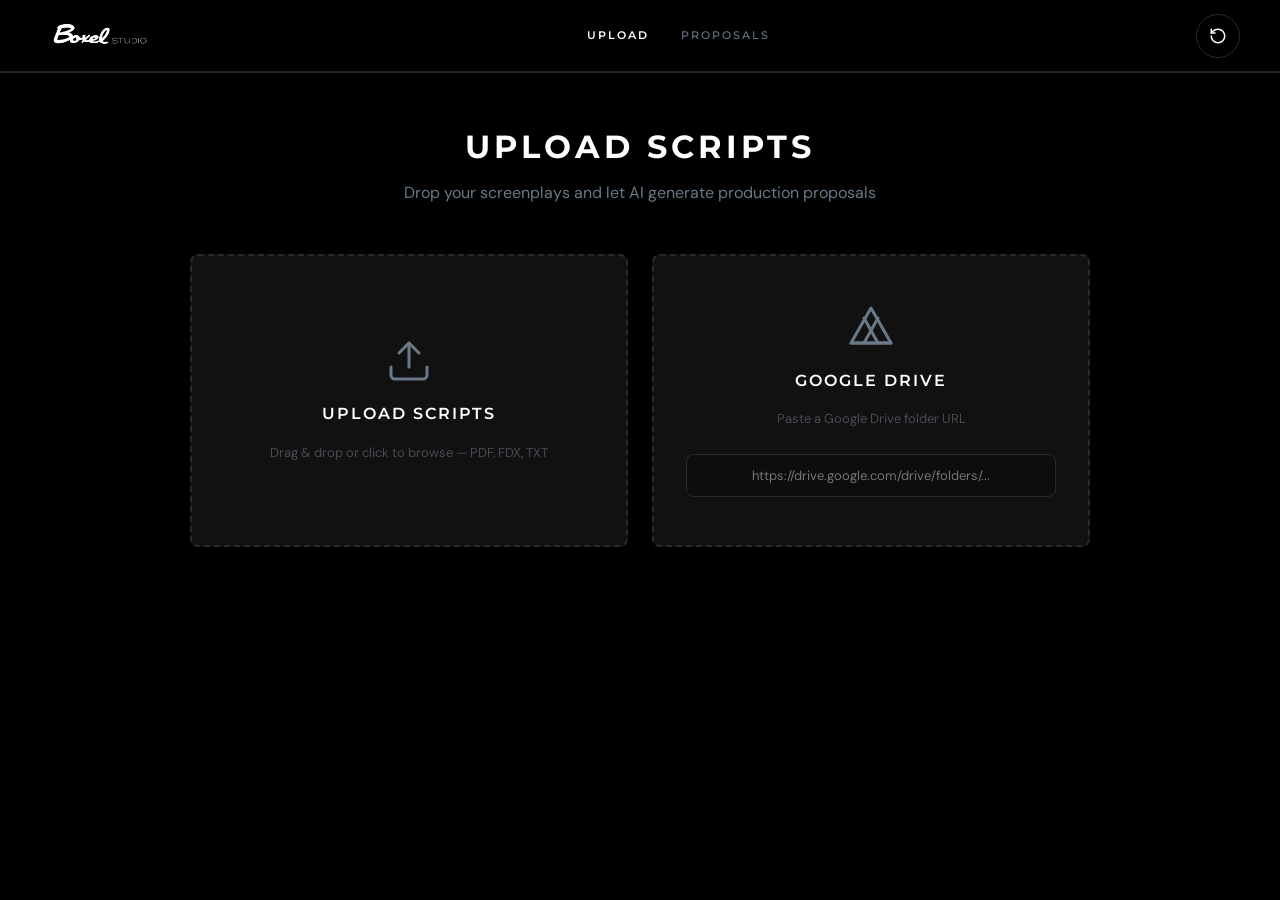
==== index.html @ 0d74ceec "Initial commit - Boxel Film IQ VFX quoting agent" ====
<!DOCTYPE html>
<html lang="en">
<head>
  <meta charset="UTF-8">
  <meta name="viewport" content="width=device-width, initial-scale=1.0">
  <title>Boxel Studio — Upload Scripts</title>
  <link rel="stylesheet" href="css/variables.css">
  <link rel="stylesheet" href="css/base.css">
  <link rel="stylesheet" href="css/components.css">
  <link rel="stylesheet" href="css/upload.css">
</head>
<body>
  <div id="app-navbar"></div>

  <main class="upload-page fade-in">
    <div class="upload-header">
      <h1>Upload Scripts</h1>
      <p>Drop your screenplays and let AI generate production proposals</p>
    </div>

    <div class="upload-zones">
      <!-- Local Upload -->
      <div class="upload-zone" id="upload-local">
        <svg class="upload-zone-icon" viewBox="0 0 24 24" fill="none" stroke="currentColor" stroke-width="1.5" stroke-linecap="round" stroke-linejoin="round">
          <path d="M21 15v4a2 2 0 0 1-2 2H5a2 2 0 0 1-2-2v-4"/>
          <polyline points="17,8 12,3 7,8"/>
          <line x1="12" y1="3" x2="12" y2="15"/>
        </svg>
        <span class="upload-zone-title">Upload Scripts</span>
        <span class="upload-zone-subtitle">Drag & drop or click to browse — PDF, FDX, TXT</span>
        <input type="file" id="file-input" multiple accept=".pdf,.fdx,.txt,.fountain" style="display:none">
      </div>

      <!-- Google Drive -->
      <div class="upload-zone" id="upload-gdrive">
        <svg class="upload-zone-icon" viewBox="0 0 24 24" fill="none" stroke="currentColor" stroke-width="1.5" stroke-linecap="round" stroke-linejoin="round">
          <path d="M12 2L2 19.5h20L12 2z"/>
          <path d="M8.5 19.5L15.5 7"/>
          <path d="M15.5 19.5L8.5 7"/>
          <line x1="2" y1="19.5" x2="22" y2="19.5"/>
        </svg>
        <span class="upload-zone-title">Google Drive</span>
        <span class="upload-zone-subtitle">Paste a Google Drive folder URL</span>
        <div class="gdrive-input-wrap">
          <input type="url" id="gdrive-url" placeholder="https://drive.google.com/drive/folders/...">
        </div>
      </div>
    </div>

    <div id="file-list" class="file-list"></div>

    <div id="process-section" class="process-section" style="display:none">
      <button class="btn btn-secondary" onclick="processScripts()">
        <svg width="18" height="18" viewBox="0 0 24 24" fill="none" stroke="currentColor" stroke-width="2" stroke-linecap="round" stroke-linejoin="round">
          <polygon points="13,2 3,14 12,14 11,22 21,10 12,10 13,2"/>
        </svg>
        PROCESS SCRIPTS
      </button>
    </div>
  </main>

  <script src="js/data.js"></script>
  <script src="js/store.js"></script>
  <script src="js/upload.js"></script>
</body>
</html>
---- css/variables.css ----
/* ==========================================================================
   Boxel Studio Quoting Agent — Design Tokens
   Source: boxel_design_system.pen
   ========================================================================== */

:root {
  /* Backgrounds */
  --bg-primary: #000000;
  --bg-card: #111111;
  --bg-elevated: #1A1A1A;
  --bg-surface: #0A0A0A;
  --bg-input: #0D0D0D;

  /* Accent */
  --accent: #9375C0;
  --accent-hover: #A68AD4;
  --accent-muted: rgba(147, 117, 192, 0.2);

  /* Text */
  --text-primary: #FFFFFF;
  --text-secondary: #6A7887;
  --text-muted: #4A4A55;
  --text-on-accent: #FFFFFF;

  /* Borders */
  --border-subtle: #1F1F1F;
  --border-default: #2A2A2A;
  --border-strong: #3A3A3A;

  /* Gradient */
  --gradient-start: #FFB700;
  --gradient-mid: #9375C0;
  --gradient-end: #00EFD8;
  --gradient-full: linear-gradient(90deg, #FFB700, #9375C0, #00EFD8);

  /* Semantic */
  --success: #32D583;
  --success-muted: rgba(50, 213, 131, 0.15);
  --warning: #FFB547;
  --warning-muted: rgba(255, 181, 71, 0.15);
  --error: #E85A4F;
  --error-muted: rgba(232, 90, 79, 0.15);
  --info: #6366F1;

  /* Radius */
  --radius-none: 0px;
  --radius-sm: 4px;
  --radius-md: 8px;
  --radius-lg: 12px;
  --radius-xl: 16px;
  --radius-pill: 100px;

  /* Spacing */
  --spacing-xs: 4px;
  --spacing-sm: 8px;
  --spacing-md: 16px;
  --spacing-lg: 24px;
  --spacing-xl: 32px;
  --spacing-2xl: 48px;
  --spacing-3xl: 64px;

  /* Fonts */
  --font-heading: 'Montserrat', sans-serif;
  --font-body: 'DM Sans', sans-serif;
}
---- css/base.css ----
/* ==========================================================================
   Boxel Studio Quoting Agent — Base Styles
   ========================================================================== */

@import url('https://fonts.googleapis.com/css2?family=Montserrat:wght@300;400;500;600;700&family=DM+Sans:wght@400;500;600;700&display=swap');

*, *::before, *::after {
  margin: 0;
  padding: 0;
  box-sizing: border-box;
}

html {
  font-size: 16px;
  -webkit-font-smoothing: antialiased;
  -moz-osx-font-smoothing: grayscale;
}

body {
  font-family: var(--font-body);
  background: var(--bg-primary);
  color: var(--text-primary);
  line-height: 1.6;
  min-height: 100vh;
  overflow-x: hidden;
}

a {
  color: inherit;
  text-decoration: none;
}

img {
  max-width: 100%;
  display: block;
}

button {
  cursor: pointer;
  font-family: inherit;
  border: none;
  background: none;
  color: inherit;
}

input, textarea {
  font-family: var(--font-body);
  background: var(--bg-input);
  color: var(--text-primary);
  border: 1px solid var(--border-default);
  border-radius: var(--radius-md);
  padding: 12px 16px;
  font-size: 14px;
  outline: none;
  transition: border-color 0.2s ease;
  width: 100%;
}

input:focus, textarea:focus {
  border-color: var(--accent);
}

::selection {
  background: var(--accent-muted);
  color: var(--text-primary);
}

::-webkit-scrollbar {
  width: 6px;
}

::-webkit-scrollbar-track {
  background: var(--bg-surface);
}

::-webkit-scrollbar-thumb {
  background: var(--border-strong);
  border-radius: 3px;
}

::-webkit-scrollbar-thumb:hover {
  background: var(--text-muted);
}

/* Typography */
.heading-xl {
  font-family: var(--font-heading);
  font-size: 36px;
  font-weight: 700;
  letter-spacing: -1px;
  line-height: 1.2;
}

.heading-lg {
  font-family: var(--font-heading);
  font-size: 28px;
  font-weight: 700;
  letter-spacing: 3px;
  text-transform: uppercase;
  line-height: 1.2;
}

.heading-md {
  font-family: var(--font-heading);
  font-size: 18px;
  font-weight: 600;
  letter-spacing: 1px;
  line-height: 1.3;
}

.heading-sm {
  font-family: var(--font-heading);
  font-size: 16px;
  font-weight: 600;
  letter-spacing: 1px;
  line-height: 1.3;
}

.label {
  font-family: var(--font-heading);
  font-size: 11px;
  font-weight: 600;
  letter-spacing: 2px;
  text-transform: uppercase;
  color: var(--text-secondary);
}

.label-sm {
  font-family: var(--font-heading);
  font-size: 10px;
  font-weight: 600;
  letter-spacing: 2.5px;
  text-transform: uppercase;
}

.body-text {
  font-family: var(--font-body);
  font-size: 14px;
  line-height: 1.6;
  color: var(--text-secondary);
}

.body-sm {
  font-family: var(--font-body);
  font-size: 12px;
  color: var(--text-muted);
}

/* Layout Utilities */
.container {
  max-width: 1200px;
  margin: 0 auto;
  padding: 0 40px;
}

.container-sm {
  max-width: 800px;
  margin: 0 auto;
  padding: 0 40px;
}

/* Fade-in animation */
.fade-in {
  animation: fadeIn 0.4s ease-out;
}

@keyframes fadeIn {
  from { opacity: 0; transform: translateY(8px); }
  to { opacity: 1; transform: translateY(0); }
}

/* Gradient sweep for loading */
@keyframes gradientSweep {
  0% { background-position: -200% center; }
  100% { background-position: 200% center; }
}

@keyframes pulse {
  0%, 100% { opacity: 0.4; }
  50% { opacity: 1; }
}

/* Print styles */
@media print {
  .navbar, .gradient-divider, .no-print {
    display: none !important;
  }
  body {
    background: white;
    color: black;
  }
}
---- css/components.css ----
/* ==========================================================================
   Boxel Studio Quoting Agent — Reusable Components
   Mapped from boxel_design_system.pen
   ========================================================================== */

/* ---------- Buttons ---------- */

.btn {
  display: inline-flex;
  align-items: center;
  justify-content: center;
  gap: 8px;
  font-family: var(--font-heading);
  font-size: 13px;
  font-weight: 600;
  letter-spacing: 1.3px;
  text-transform: uppercase;
  border-radius: var(--radius-pill);
  padding: 14px 32px;
  transition: all 0.2s ease;
  white-space: nowrap;
  cursor: pointer;
}

.btn-primary {
  background: var(--bg-primary);
  color: var(--text-primary);
  border: 2px solid var(--text-primary);
}
.btn-primary:hover {
  background: var(--text-primary);
  color: var(--bg-primary);
}

.btn-secondary {
  background: var(--accent);
  color: var(--text-on-accent);
  border: 2px solid transparent;
}
.btn-secondary:hover {
  background: var(--accent-hover);
}

.btn-outline {
  background: transparent;
  color: var(--text-primary);
  border: 2px solid var(--text-primary);
}
.btn-outline:hover {
  background: rgba(255, 255, 255, 0.05);
}

.btn-ghost {
  background: transparent;
  color: var(--accent);
  border: 2px solid transparent;
}
.btn-ghost:hover {
  color: var(--accent-hover);
}

.btn-icon {
  width: 44px;
  height: 44px;
  padding: 0;
  border-radius: var(--radius-pill);
  border: 1px solid var(--border-default);
  display: inline-flex;
  align-items: center;
  justify-content: center;
  transition: all 0.2s ease;
}
.btn-icon:hover {
  border-color: var(--accent);
  background: var(--accent-muted);
}

.btn-sm {
  padding: 8px 20px;
  font-size: 11px;
  letter-spacing: 2px;
}

.btn-success {
  background: var(--success);
  color: #000;
  border: 2px solid transparent;
}
.btn-success:hover {
  background: #3de893;
}

.btn-error {
  background: transparent;
  color: var(--error);
  border: 2px solid var(--error);
}
.btn-error:hover {
  background: var(--error-muted);
}

/* ---------- Badges ---------- */

.badge {
  display: inline-flex;
  align-items: center;
  gap: 6px;
  font-family: var(--font-body);
  font-size: 11px;
  font-weight: 600;
  padding: 4px 12px;
  border-radius: var(--radius-pill);
  background: var(--bg-elevated);
  color: var(--text-secondary);
  border: 1px solid var(--border-default);
}

.badge-accent {
  background: var(--accent-muted);
  color: var(--accent);
  border-color: transparent;
}

.badge-success {
  background: var(--success-muted);
  color: var(--success);
  border-color: transparent;
}

.badge-warning {
  background: var(--warning-muted);
  color: var(--warning);
  border-color: transparent;
}

.badge-error {
  background: var(--error-muted);
  color: var(--error);
  border-color: transparent;
}

.badge-opp {
  background: var(--accent-muted);
  color: var(--accent);
  border-color: transparent;
  font-size: 10px;
  padding: 2px 8px;
  margin: 2px;
}

/* ---------- Tags ---------- */

.tag {
  display: inline-flex;
  font-family: var(--font-heading);
  font-size: 10px;
  font-weight: 600;
  letter-spacing: 2.5px;
  text-transform: uppercase;
  padding: 4px 12px;
  border-radius: var(--radius-pill);
  border: 1px solid var(--border-default);
  color: var(--text-secondary);
}

.tag-accent {
  border-color: transparent;
  color: var(--accent);
}

/* ---------- Navbar ---------- */

.navbar {
  display: flex;
  align-items: center;
  justify-content: space-between;
  height: 72px;
  padding: 0 40px;
  background: var(--bg-primary);
  border-bottom: 1px solid var(--border-subtle);
  position: sticky;
  top: 0;
  z-index: 100;
  overflow: hidden;
}

.navbar-brand {
  display: flex;
  align-items: center;
  gap: 10px;
}

.navbar-logo-img {
  height: 120px;
  width: auto;
}

.navbar-links {
  display: flex;
  align-items: center;
  gap: 32px;
}

.navbar-link {
  font-family: var(--font-heading);
  font-size: 11px;
  font-weight: 500;
  letter-spacing: 2px;
  color: var(--text-secondary);
  transition: color 0.2s ease;
  text-transform: uppercase;
}

.navbar-link:hover,
.navbar-link.active {
  color: var(--text-primary);
}

.navbar-link.active {
  font-weight: 600;
}

/* ---------- Gradient Divider ---------- */

.gradient-divider {
  height: 1px;
  background: #2A2A2A;
  width: 100%;
}

.gradient-divider-thick {
  height: 2px;
  background: #2A2A2A;
}

/* ---------- Filter Bar ---------- */

.filter-bar {
  display: flex;
  align-items: center;
  gap: 12px;
  padding: 16px 0;
  flex-wrap: wrap;
}

.filter-pill {
  font-family: var(--font-heading);
  font-size: 11px;
  font-weight: 500;
  letter-spacing: 2px;
  text-transform: uppercase;
  padding: 8px 20px;
  border-radius: var(--radius-pill);
  border: 1px solid var(--border-default);
  color: var(--text-secondary);
  background: transparent;
  cursor: pointer;
  transition: all 0.2s ease;
}

.filter-pill:hover {
  border-color: var(--accent);
  color: var(--text-primary);
}

.filter-pill.active {
  background: var(--text-primary);
  color: var(--bg-primary);
  border-color: var(--text-primary);
  font-weight: 600;
}

/* ---------- Project Card ---------- */

.project-card {
  background: var(--bg-card);
  border: 1px solid var(--border-subtle);
  border-radius: var(--radius-none);
  overflow: hidden;
  display: flex;
  flex-direction: column;
  transition: all 0.3s ease;
  cursor: pointer;
}

.project-card:hover {
  transform: translateY(-4px);
  border-color: var(--accent);
  box-shadow: 0 8px 32px rgba(147, 117, 192, 0.15);
}

.project-card-image {
  width: 100%;
  height: 220px;
  position: relative;
  overflow: hidden;
}

.project-card-content {
  padding: 20px 24px;
  display: flex;
  flex-direction: column;
  gap: 8px;
}

.project-card-title {
  font-family: var(--font-heading);
  font-size: 18px;
  font-weight: 600;
  letter-spacing: 1px;
  color: var(--text-primary);
}

.project-card-desc {
  font-size: 14px;
  color: var(--text-secondary);
  line-height: 1.5;
}

.project-card-stats {
  display: flex;
  align-items: center;
  gap: 16px;
  margin-top: 8px;
  font-size: 12px;
  color: var(--text-muted);
  font-family: var(--font-body);
}

.project-card-stats span {
  display: flex;
  align-items: center;
  gap: 4px;
}

/* ---------- Content Card ---------- */

.content-card {
  background: var(--bg-card);
  border: 1px solid var(--border-subtle);
  border-radius: var(--radius-md);
  padding: 24px;
  display: flex;
  flex-direction: column;
  gap: 16px;
}

/* ---------- Stat Card ---------- */

.stat-card {
  background: var(--bg-card);
  border: 1px solid var(--border-subtle);
  padding: 28px 24px;
  display: flex;
  flex-direction: column;
  gap: 8px;
}

.stat-value {
  font-family: var(--font-heading);
  font-size: 36px;
  font-weight: 700;
  letter-spacing: -1px;
  color: var(--text-primary);
}

.stat-label {
  font-family: var(--font-heading);
  font-size: 11px;
  font-weight: 600;
  letter-spacing: 3px;
  color: var(--text-secondary);
  text-transform: uppercase;
}

/* ---------- Divider ---------- */

.divider {
  height: 1px;
  background: var(--border-subtle);
  width: 100%;
}

/* ---------- Input Group ---------- */

.input-group {
  display: flex;
  flex-direction: column;
  gap: 8px;
  width: 100%;
}

.input-label {
  font-family: var(--font-heading);
  font-size: 11px;
  font-weight: 600;
  letter-spacing: 1.1px;
  text-transform: uppercase;
  color: var(--text-secondary);
}

/* ---------- Toast ---------- */

.toast-container {
  position: fixed;
  bottom: 24px;
  right: 24px;
  z-index: 9999;
  display: flex;
  flex-direction: column;
  gap: 8px;
}

.toast {
  background: var(--bg-elevated);
  border: 1px solid var(--border-default);
  border-radius: var(--radius-md);
  padding: 14px 20px;
  font-size: 14px;
  color: var(--text-primary);
  display: flex;
  align-items: center;
  gap: 10px;
  animation: slideIn 0.3s ease-out;
  min-width: 280px;
  box-shadow: 0 8px 32px rgba(0, 0, 0, 0.4);
}

.toast-success { border-left: 3px solid var(--success); }
.toast-error { border-left: 3px solid var(--error); }
.toast-info { border-left: 3px solid var(--accent); }

@keyframes slideIn {
  from { opacity: 0; transform: translateX(20px); }
  to { opacity: 1; transform: translateX(0); }
}

/* ---------- Modal ---------- */

.modal-overlay {
  position: fixed;
  inset: 0;
  background: rgba(0, 0, 0, 0.8);
  display: flex;
  align-items: center;
  justify-content: center;
  z-index: 1000;
  opacity: 0;
  pointer-events: none;
  transition: opacity 0.3s ease;
}

.modal-overlay.active {
  opacity: 1;
  pointer-events: all;
}

.modal {
  background: var(--bg-card);
  border: 1px solid var(--border-default);
  border-radius: var(--radius-lg);
  padding: 32px;
  max-width: 480px;
  width: 90%;
}
---- css/upload.css ----
/* ==========================================================================
   Upload Scripts Page
   ========================================================================== */

.upload-page {
  min-height: calc(100vh - 74px);
  display: flex;
  flex-direction: column;
  align-items: center;
  padding: var(--spacing-2xl) var(--spacing-xl);
}

.upload-header {
  text-align: center;
  margin-bottom: var(--spacing-2xl);
}

.upload-header h1 {
  font-family: var(--font-heading);
  font-size: 32px;
  font-weight: 700;
  letter-spacing: 4px;
  text-transform: uppercase;
  color: var(--text-primary);
  margin-bottom: var(--spacing-sm);
}

.upload-header p {
  font-family: var(--font-body);
  font-size: 16px;
  color: var(--text-secondary);
}

.upload-zones {
  display: flex;
  flex-direction: row;
  gap: var(--spacing-lg);
  width: 100%;
  max-width: 900px;
}

.upload-zone {
  background: var(--bg-card);
  border: 2px dashed var(--border-default);
  border-radius: var(--radius-md);
  padding: var(--spacing-2xl) var(--spacing-xl);
  display: flex;
  flex-direction: column;
  align-items: center;
  justify-content: center;
  gap: var(--spacing-md);
  cursor: pointer;
  transition: all 0.3s ease;
  position: relative;
  min-height: 180px;
  flex: 1;
}

.upload-zone:hover {
  border-color: var(--accent);
  background: rgba(147, 117, 192, 0.03);
}

.upload-zone.drag-over {
  border-color: var(--accent);
  background: var(--accent-muted);
  transform: scale(1.01);
}

.upload-zone-icon {
  width: 48px;
  height: 48px;
  color: var(--text-secondary);
  transition: color 0.2s ease;
}

.upload-zone:hover .upload-zone-icon {
  color: var(--accent);
}

.upload-zone-title {
  font-family: var(--font-heading);
  font-size: 16px;
  font-weight: 600;
  letter-spacing: 2px;
  text-transform: uppercase;
  color: var(--text-primary);
}

.upload-zone-subtitle {
  font-size: 13px;
  color: var(--text-muted);
}

/* Google Drive input */
.gdrive-input-wrap {
  width: 100%;
  max-width: 480px;
  margin-top: var(--spacing-sm);
}

.gdrive-input-wrap input {
  text-align: center;
  font-size: 13px;
}

/* File list */
.file-list {
  width: 100%;
  max-width: 900px;
  margin-top: var(--spacing-lg);
}

.file-list-header {
  display: flex;
  align-items: center;
  justify-content: space-between;
  margin-bottom: var(--spacing-md);
}

.file-list-header h3 {
  font-family: var(--font-heading);
  font-size: 13px;
  font-weight: 600;
  letter-spacing: 2px;
  text-transform: uppercase;
  color: var(--text-secondary);
}

.file-item {
  display: flex;
  align-items: center;
  gap: var(--spacing-md);
  padding: 14px 20px;
  background: var(--bg-card);
  border: 1px solid var(--border-subtle);
  border-radius: var(--radius-md);
  margin-bottom: var(--spacing-sm);
  animation: fadeIn 0.3s ease-out;
}

.file-item-icon {
  width: 32px;
  height: 32px;
  background: var(--accent-muted);
  border-radius: var(--radius-sm);
  display: flex;
  align-items: center;
  justify-content: center;
  color: var(--accent);
  flex-shrink: 0;
}

.file-item-name {
  flex: 1;
  font-size: 14px;
  color: var(--text-primary);
}

.file-item-type {
  font-family: var(--font-heading);
  font-size: 10px;
  font-weight: 600;
  letter-spacing: 1.5px;
  text-transform: uppercase;
  color: var(--text-muted);
  background: var(--bg-elevated);
  padding: 3px 10px;
  border-radius: var(--radius-pill);
}

.file-item-remove {
  color: var(--text-muted);
  transition: color 0.2s ease;
  padding: 4px;
}

.file-item-remove:hover {
  color: var(--error);
}

/* Process button */
.process-section {
  width: 100%;
  max-width: 900px;
  margin-top: var(--spacing-xl);
  display: flex;
  justify-content: center;
}

.process-section .btn {
  width: 100%;
  max-width: 400px;
  padding: 18px 32px;
  font-size: 14px;
}

/* Responsive: stack zones on mobile */
@media (max-width: 768px) {
  .upload-zones {
    flex-direction: column;
  }
}

/* Loading overlay */
.loading-overlay {
  position: fixed;
  inset: 0;
  background: var(--bg-primary);
  display: flex;
  flex-direction: column;
  align-items: center;
  justify-content: center;
  gap: var(--spacing-xl);
  z-index: 9999;
  opacity: 0;
  pointer-events: none;
  transition: opacity 0.4s ease;
}

.loading-overlay.active {
  opacity: 1;
  pointer-events: all;
}

.loading-bar {
  width: 300px;
  height: 3px;
  background: var(--bg-elevated);
  border-radius: 2px;
  overflow: hidden;
}

.loading-bar-fill {
  height: 100%;
  width: 40%;
  background: var(--gradient-full);
  background-size: 200% 100%;
  animation: gradientSweep 1.5s ease infinite;
  border-radius: 2px;
}

.loading-text {
  font-family: var(--font-heading);
  font-size: 13px;
  font-weight: 500;
  letter-spacing: 3px;
  text-transform: uppercase;
  color: var(--text-secondary);
  animation: pulse 2s ease-in-out infinite;
}

.loading-subtext {
  font-size: 14px;
  color: var(--text-muted);
  margin-top: -12px;
}

.loading-file-name {
  font-size: 12px;
  color: var(--text-muted);
  font-family: var(--font-body);
  opacity: 0;
  transition: opacity 0.3s ease;
}

.loading-file-name.visible {
  opacity: 1;
}
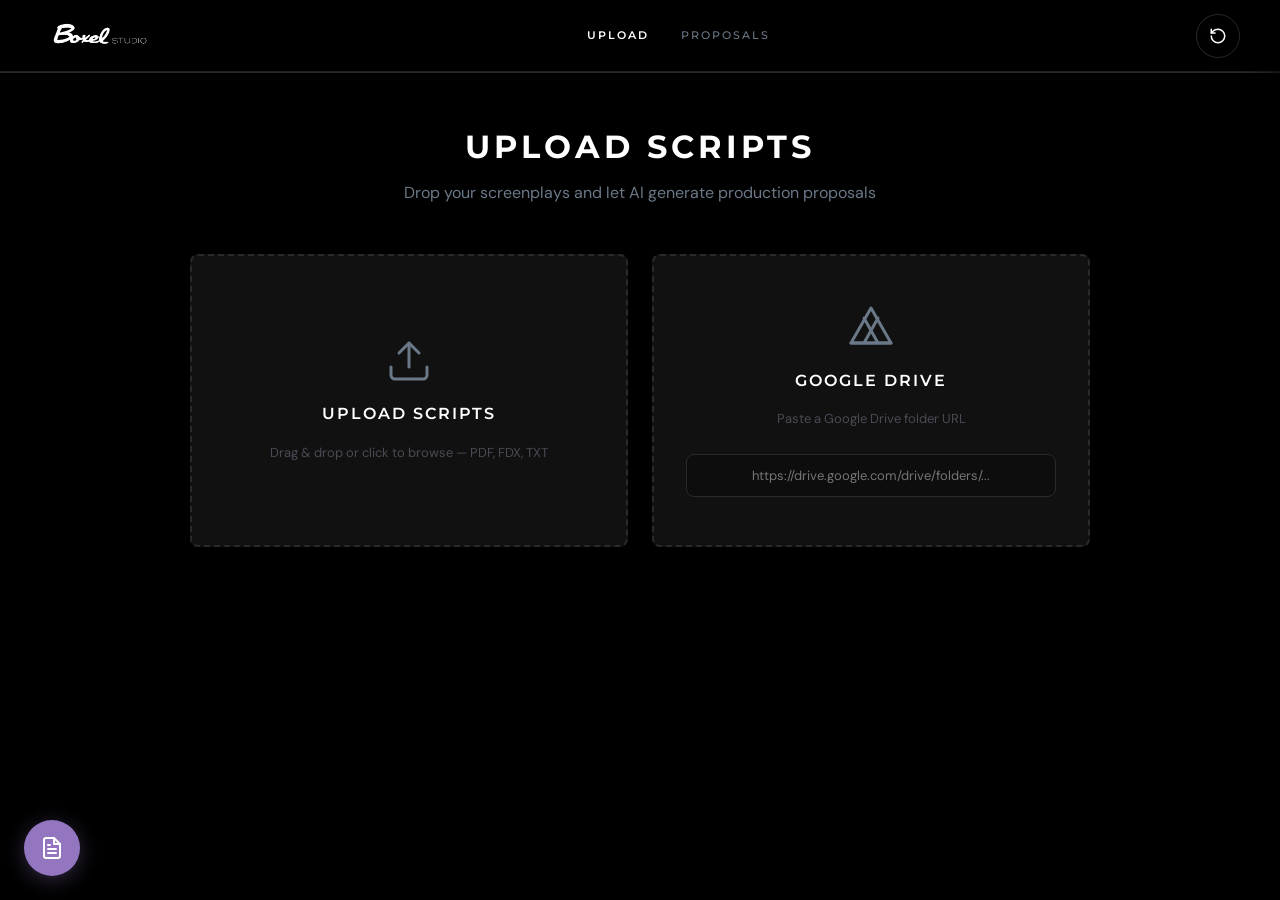
==== commit f8135e75: "Add scope overlay and UI enhancements - Add scope overlay feature (CSS, JS, data) - Add CLAUDE.md pr" ====
--- a/index.html
+++ b/index.html
@@ -8,6 +8,7 @@
   <link rel="stylesheet" href="css/base.css">
   <link rel="stylesheet" href="css/components.css">
   <link rel="stylesheet" href="css/upload.css">
+  <link rel="stylesheet" href="css/scope-overlay.css">
 </head>
 <body>
   <div id="app-navbar"></div>
@@ -62,5 +63,7 @@
   <script src="js/data.js"></script>
   <script src="js/store.js"></script>
   <script src="js/upload.js"></script>
+  <script src="js/scope-data.js"></script>
+  <script src="js/scope-overlay.js"></script>
 </body>
 </html>
--- a/css/scope-overlay.css
+++ b/css/scope-overlay.css
@@ -0,0 +1,528 @@
+/* ==========================================================================
+   Scope Overlay — Interactive Scope Document
+   FAB (bottom-left) + Right Panel with collapsible requirements
+   ========================================================================== */
+
+/* ---------- Visibility Toggle ---------- */
+
+body:not(.scope-mode-enabled) .scope-fab,
+body:not(.scope-mode-enabled) .scope-panel {
+  display: none !important;
+}
+
+/* ---------- FAB Button (Bottom-Left) ---------- */
+
+.scope-fab {
+  position: fixed;
+  bottom: 24px;
+  left: 24px;
+  z-index: 5000;
+  width: 56px;
+  height: 56px;
+  border-radius: var(--radius-pill);
+  background: var(--accent);
+  color: var(--text-on-accent);
+  border: none;
+  cursor: pointer;
+  display: flex;
+  align-items: center;
+  justify-content: center;
+  box-shadow: 0 4px 20px rgba(147, 117, 192, 0.35);
+  transition: all 0.3s cubic-bezier(0.4, 0, 0.2, 1);
+}
+
+.scope-fab:hover {
+  background: var(--accent-hover);
+  transform: scale(1.08);
+  box-shadow: 0 6px 28px rgba(147, 117, 192, 0.45);
+}
+
+.scope-fab svg {
+  width: 24px;
+  height: 24px;
+  transition: transform 0.3s cubic-bezier(0.4, 0, 0.2, 1);
+}
+
+.scope-fab.active svg.scope-fab-icon-open {
+  display: none;
+}
+
+.scope-fab.active svg.scope-fab-icon-close {
+  display: block;
+}
+
+.scope-fab:not(.active) svg.scope-fab-icon-open {
+  display: block;
+}
+
+.scope-fab:not(.active) svg.scope-fab-icon-close {
+  display: none;
+}
+
+/* ---------- Right Panel ---------- */
+
+.scope-panel {
+  position: fixed;
+  top: 0;
+  right: 0;
+  bottom: 0;
+  width: 420px;
+  z-index: 5001;
+  background: var(--bg-card);
+  border-left: 1px solid var(--border-default);
+  transform: translateX(100%);
+  transition: transform 0.35s cubic-bezier(0.4, 0, 0.2, 1);
+  display: flex;
+  flex-direction: column;
+  overflow: hidden;
+  box-shadow: -8px 0 40px rgba(0, 0, 0, 0.5), -2px 0 12px rgba(0, 0, 0, 0.3);
+}
+
+.scope-panel.active {
+  transform: translateX(0);
+}
+
+/* ---------- Panel Header ---------- */
+
+.scope-panel-header {
+  display: flex;
+  align-items: center;
+  justify-content: space-between;
+  padding: 20px 20px;
+  height: 56px;
+  border-bottom: 1px solid var(--border-default);
+  flex-shrink: 0;
+  background: var(--bg-elevated);
+}
+
+.scope-panel-title {
+  font-family: var(--font-heading);
+  font-size: 11px;
+  font-weight: 600;
+  letter-spacing: 3px;
+  text-transform: uppercase;
+  color: var(--accent);
+  margin: 0;
+}
+
+.scope-panel-close {
+  width: 32px;
+  height: 32px;
+  border-radius: var(--radius-pill);
+  border: 1px solid var(--border-default);
+  background: transparent;
+  color: var(--text-secondary);
+  cursor: pointer;
+  display: flex;
+  align-items: center;
+  justify-content: center;
+  transition: all 0.2s ease;
+}
+
+.scope-panel-close:hover {
+  border-color: var(--accent);
+  color: var(--text-primary);
+  background: var(--accent-muted);
+}
+
+/* ---------- Panel Body (Scrollable) ---------- */
+
+.scope-panel-body {
+  flex: 1;
+  overflow-y: auto;
+  padding: 12px 0;
+}
+
+.scope-panel-body::-webkit-scrollbar {
+  width: 4px;
+}
+
+.scope-panel-body::-webkit-scrollbar-track {
+  background: transparent;
+}
+
+.scope-panel-body::-webkit-scrollbar-thumb {
+  background: var(--border-strong);
+  border-radius: 2px;
+}
+
+/* ---------- Collapsible Groups ---------- */
+
+.scope-group {
+  border-bottom: 1px solid var(--border-subtle);
+}
+
+.scope-group:last-child {
+  border-bottom: none;
+}
+
+.scope-group-header {
+  display: flex;
+  align-items: center;
+  gap: 10px;
+  padding: 14px 20px;
+  cursor: pointer;
+  transition: background 0.2s ease;
+  user-select: none;
+}
+
+.scope-group-header:hover {
+  background: var(--bg-elevated);
+}
+
+.scope-group-chevron {
+  width: 16px;
+  height: 16px;
+  color: var(--text-muted);
+  transition: transform 0.3s cubic-bezier(0.4, 0, 0.2, 1);
+  flex-shrink: 0;
+}
+
+.scope-group.expanded .scope-group-chevron {
+  transform: rotate(90deg);
+}
+
+.scope-group-title {
+  font-family: var(--font-heading);
+  font-size: 11px;
+  font-weight: 600;
+  letter-spacing: 2px;
+  text-transform: uppercase;
+  color: var(--text-secondary);
+  flex: 1;
+}
+
+.scope-group-count {
+  font-family: var(--font-body);
+  font-size: 11px;
+  color: var(--text-muted);
+  background: var(--bg-elevated);
+  padding: 2px 8px;
+  border-radius: var(--radius-pill);
+}
+
+.scope-group-content {
+  max-height: 0;
+  overflow: hidden;
+  transition: max-height 0.4s cubic-bezier(0.4, 0, 0.2, 1);
+}
+
+.scope-group.expanded .scope-group-content {
+  /* max-height set by JS */
+}
+
+/* ---------- Requirement Items ---------- */
+
+.scope-item {
+  padding: 12px 20px 12px 46px;
+  border-left: 3px solid var(--accent);
+  margin: 0 12px 0 20px;
+  cursor: pointer;
+  transition: all 0.2s ease;
+  border-bottom: 1px solid var(--border-subtle);
+}
+
+.scope-item:last-child {
+  border-bottom: none;
+}
+
+.scope-item:hover {
+  background: var(--bg-elevated);
+}
+
+.scope-item.active {
+  background: var(--accent-muted);
+  border-left-color: var(--accent-hover);
+}
+
+.scope-item-title {
+  font-family: var(--font-heading);
+  font-size: 13px;
+  font-weight: 600;
+  color: var(--text-primary);
+  margin-bottom: 4px;
+  letter-spacing: 0.3px;
+}
+
+.scope-item-desc {
+  font-family: var(--font-body);
+  font-size: 12px;
+  color: var(--text-secondary);
+  line-height: 1.5;
+  margin: 0;
+}
+
+/* ---------- Out of Scope Group Styling ---------- */
+
+.scope-group-oos .scope-group-title {
+  color: var(--text-muted);
+}
+
+.scope-group-oos .scope-item {
+  border-left-color: var(--border-strong);
+  cursor: default;
+  opacity: 0.7;
+}
+
+.scope-group-oos .scope-item:hover {
+  background: transparent;
+}
+
+.scope-group-oos .scope-item-title {
+  color: var(--text-secondary);
+  text-decoration: line-through;
+  text-decoration-color: var(--text-muted);
+}
+
+.scope-group-oos .scope-item-desc {
+  color: var(--text-muted);
+}
+
+/* ---------- Panel Footer ---------- */
+
+.scope-panel-footer {
+  flex-shrink: 0;
+  padding: 12px 20px;
+  border-top: 1px solid var(--border-default);
+  background: var(--bg-elevated);
+}
+
+.scope-fullview-btn {
+  display: flex;
+  align-items: center;
+  justify-content: center;
+  gap: 8px;
+  width: 100%;
+  padding: 10px 16px;
+  border-radius: var(--radius-md);
+  border: 1px solid var(--border-default);
+  background: transparent;
+  color: var(--text-secondary);
+  font-family: var(--font-heading);
+  font-size: 11px;
+  font-weight: 600;
+  letter-spacing: 1.5px;
+  text-transform: uppercase;
+  cursor: pointer;
+  transition: all 0.2s ease;
+}
+
+.scope-fullview-btn:hover {
+  border-color: var(--accent);
+  color: var(--text-primary);
+  background: var(--accent-muted);
+}
+
+.scope-fullview-btn svg {
+  width: 16px;
+  height: 16px;
+  flex-shrink: 0;
+}
+
+/* ---------- Full-Page Requirements View ---------- */
+
+.scope-fullview-overlay {
+  position: fixed;
+  inset: 0;
+  z-index: 6000;
+  background: var(--bg-primary);
+  opacity: 0;
+  pointer-events: none;
+  transition: opacity 0.35s ease;
+  display: flex;
+  flex-direction: column;
+  overflow: hidden;
+}
+
+.scope-fullview-overlay.active {
+  opacity: 1;
+  pointer-events: all;
+}
+
+.scope-fullview-header {
+  display: flex;
+  align-items: center;
+  justify-content: space-between;
+  padding: 0 40px;
+  height: 64px;
+  flex-shrink: 0;
+  border-bottom: 1px solid var(--border-default);
+  background: var(--bg-card);
+}
+
+.scope-fullview-header-left {
+  display: flex;
+  align-items: center;
+  gap: 12px;
+}
+
+.scope-fullview-header-icon {
+  width: 20px;
+  height: 20px;
+  color: var(--accent);
+}
+
+.scope-fullview-title {
+  font-family: var(--font-heading);
+  font-size: 13px;
+  font-weight: 600;
+  letter-spacing: 2.5px;
+  text-transform: uppercase;
+  color: var(--text-primary);
+  margin: 0;
+}
+
+.scope-fullview-close {
+  width: 36px;
+  height: 36px;
+  border-radius: var(--radius-pill);
+  border: 1px solid var(--border-default);
+  background: transparent;
+  color: var(--text-secondary);
+  cursor: pointer;
+  display: flex;
+  align-items: center;
+  justify-content: center;
+  transition: all 0.2s ease;
+}
+
+.scope-fullview-close:hover {
+  border-color: var(--accent);
+  color: var(--text-primary);
+  background: var(--accent-muted);
+}
+
+.scope-fullview-body {
+  flex: 1;
+  overflow-y: auto;
+  padding: 48px 0;
+}
+
+.scope-fullview-body::-webkit-scrollbar {
+  width: 6px;
+}
+
+.scope-fullview-body::-webkit-scrollbar-track {
+  background: transparent;
+}
+
+.scope-fullview-body::-webkit-scrollbar-thumb {
+  background: var(--border-strong);
+  border-radius: 3px;
+}
+
+.scope-fullview-container {
+  max-width: 800px;
+  margin: 0 auto;
+  padding: 0 40px;
+}
+
+/* Page section */
+.scope-fv-page {
+  margin-bottom: 56px;
+}
+
+.scope-fv-page:last-child {
+  margin-bottom: 0;
+}
+
+.scope-fv-page-title {
+  font-family: var(--font-heading);
+  font-size: 18px;
+  font-weight: 700;
+  letter-spacing: 1px;
+  color: var(--text-primary);
+  margin: 0 0 8px 0;
+  padding-bottom: 12px;
+  border-bottom: 2px solid var(--accent);
+  display: inline-block;
+}
+
+/* Group inside fullview */
+.scope-fv-group {
+  margin-top: 28px;
+}
+
+.scope-fv-group-title {
+  font-family: var(--font-heading);
+  font-size: 11px;
+  font-weight: 600;
+  letter-spacing: 2.5px;
+  text-transform: uppercase;
+  color: var(--text-secondary);
+  margin: 0 0 16px 0;
+}
+
+.scope-fv-group-oos .scope-fv-group-title {
+  color: var(--text-muted);
+}
+
+/* Item inside fullview */
+.scope-fv-item {
+  padding: 12px 0 12px 20px;
+  border-left: 3px solid var(--accent);
+  margin-bottom: 8px;
+}
+
+.scope-fv-group-oos .scope-fv-item {
+  border-left-color: var(--border-strong);
+  opacity: 0.6;
+}
+
+.scope-fv-item-title {
+  font-family: var(--font-heading);
+  font-size: 14px;
+  font-weight: 600;
+  color: var(--text-primary);
+  margin-bottom: 4px;
+}
+
+.scope-fv-group-oos .scope-fv-item-title {
+  color: var(--text-secondary);
+  text-decoration: line-through;
+  text-decoration-color: var(--text-muted);
+}
+
+.scope-fv-item-desc {
+  font-family: var(--font-body);
+  font-size: 13px;
+  color: var(--text-secondary);
+  line-height: 1.6;
+  margin: 0;
+}
+
+.scope-fv-group-oos .scope-fv-item-desc {
+  color: var(--text-muted);
+}
+
+/* Divider between pages */
+.scope-fv-divider {
+  height: 1px;
+  background: var(--border-subtle);
+  margin: 48px 0;
+}
+
+/* ---------- Element Highlight Animation ---------- */
+
+@keyframes scopeHighlightPulse {
+  0%   { box-shadow: 0 0 0 0 rgba(147, 117, 192, 0.6); }
+  50%  { box-shadow: 0 0 0 8px rgba(147, 117, 192, 0.15); }
+  100% { box-shadow: 0 0 0 0 rgba(147, 117, 192, 0); }
+}
+
+.scope-highlight {
+  outline: 2px solid var(--accent) !important;
+  outline-offset: 4px !important;
+  animation: scopeHighlightPulse 1.5s ease-in-out 3;
+  border-radius: var(--radius-sm);
+}
+
+/* ---------- Print ---------- */
+
+@media print {
+  .scope-fab,
+  .scope-panel,
+  .scope-fullview-overlay {
+    display: none !important;
+  }
+}
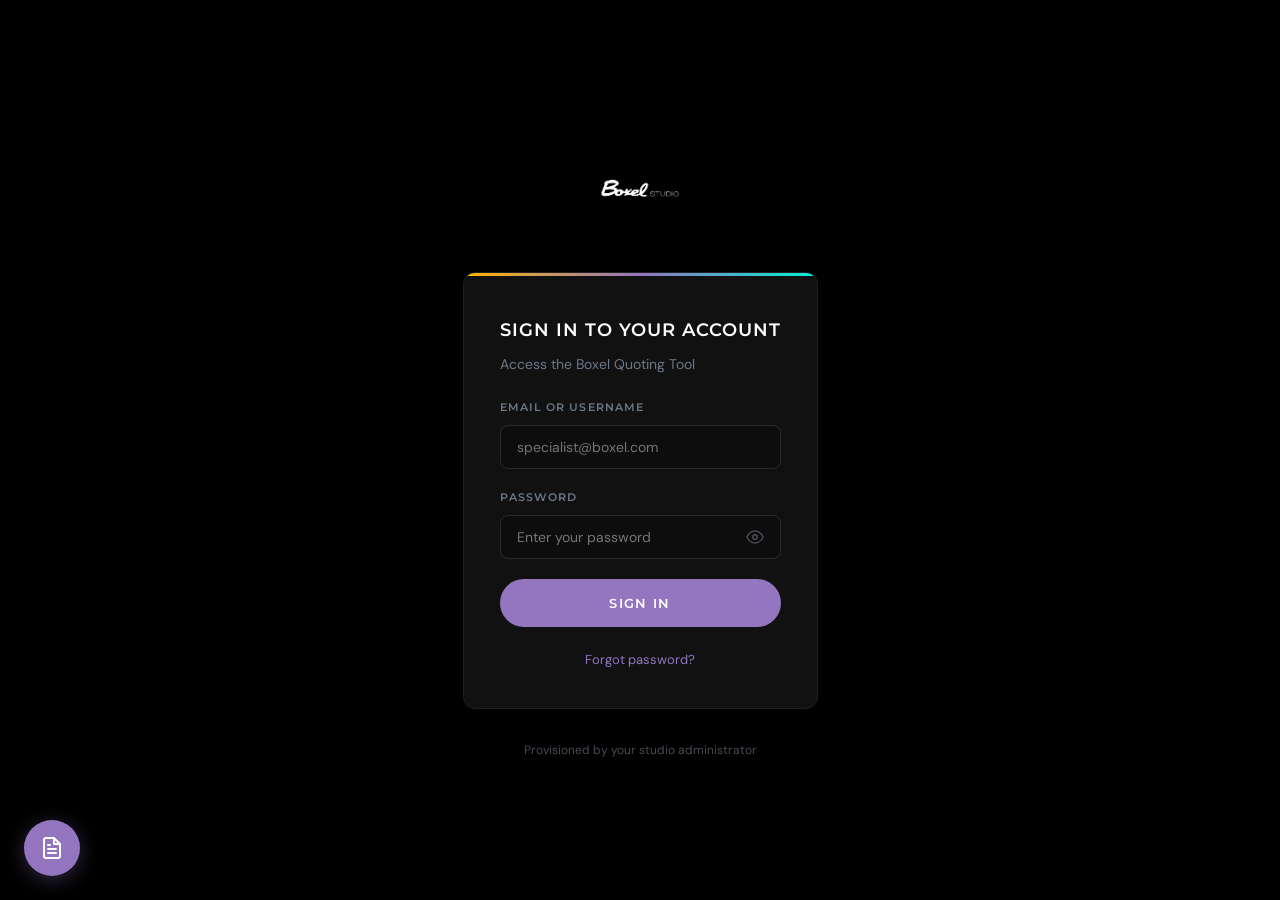
==== commit 13e20f24: "Add auth, service catalog, and enhanced catalog features - Add authentication page (auth.html, CSS, " ====
--- a/index.html
+++ b/index.html
@@ -7,6 +7,7 @@
   <link rel="stylesheet" href="css/variables.css">
   <link rel="stylesheet" href="css/base.css">
   <link rel="stylesheet" href="css/components.css">
+  <link rel="stylesheet" href="css/auth.css">
   <link rel="stylesheet" href="css/upload.css">
   <link rel="stylesheet" href="css/scope-overlay.css">
 </head>
--- a/css/components.css
+++ b/css/components.css
@@ -181,13 +181,14 @@
   position: sticky;
   top: 0;
   z-index: 100;
+}
+
+.navbar-brand {
+  display: flex;
+  align-items: center;
+  gap: 10px;
   overflow: hidden;
-}
-
-.navbar-brand {
-  display: flex;
-  align-items: center;
-  gap: 10px;
+  height: 72px;
 }
 
 .navbar-logo-img {
--- a/css/auth.css
+++ b/css/auth.css
@@ -0,0 +1,412 @@
+/* ==========================================================================
+   Boxel Studio Quoting Agent — Auth Page Styles
+   ========================================================================== */
+
+/* Page layout */
+.auth-page {
+  display: flex;
+  flex-direction: column;
+  align-items: center;
+  justify-content: center;
+  min-height: 100vh;
+  padding: 40px 20px;
+  gap: 32px;
+}
+
+/* Logo */
+.auth-logo-link {
+  display: block;
+}
+
+.auth-logo {
+  height: 100px;
+  width: auto;
+}
+
+/* Card */
+.auth-card {
+  width: 100%;
+  max-width: 440px;
+  background: var(--bg-card);
+  border: 1px solid var(--border-subtle);
+  border-radius: var(--radius-lg);
+  overflow: hidden;
+}
+
+.auth-card-gradient {
+  height: 3px;
+  background: var(--gradient-full);
+}
+
+.auth-card-body {
+  padding: 40px 36px;
+  display: flex;
+  flex-direction: column;
+  gap: 24px;
+}
+
+.auth-card-body-centered {
+  align-items: center;
+  text-align: center;
+}
+
+/* Typography */
+.auth-title {
+  font-family: var(--font-heading);
+  font-size: 18px;
+  font-weight: 600;
+  letter-spacing: 1px;
+  text-transform: uppercase;
+  color: var(--text-primary);
+}
+
+.auth-subtitle {
+  font-family: var(--font-body);
+  font-size: 14px;
+  color: var(--text-secondary);
+  line-height: 1.6;
+  margin-top: -16px;
+}
+
+.auth-hint {
+  font-family: var(--font-body);
+  font-size: 13px;
+  color: var(--text-muted);
+  line-height: 1.5;
+}
+
+.auth-footer {
+  font-family: var(--font-body);
+  font-size: 12px;
+  color: var(--text-muted);
+  text-align: center;
+}
+
+/* Error alert */
+.auth-error {
+  display: flex;
+  align-items: center;
+  gap: 10px;
+  padding: 14px 20px;
+  background: var(--error-muted);
+  border-left: 3px solid var(--error);
+  border-radius: var(--radius-md);
+  color: var(--error);
+  font-size: 14px;
+  font-family: var(--font-body);
+}
+
+/* Form layout */
+#login-form,
+#forgot-form,
+#reset-form {
+  display: flex;
+  flex-direction: column;
+  gap: 20px;
+}
+
+/* Password input wrapper */
+.input-password-wrap {
+  position: relative;
+  width: 100%;
+}
+
+.input-password-wrap input {
+  padding-right: 48px;
+}
+
+.password-toggle {
+  position: absolute;
+  right: 12px;
+  top: 50%;
+  transform: translateY(-50%);
+  display: flex;
+  align-items: center;
+  justify-content: center;
+  width: 28px;
+  height: 28px;
+  color: var(--text-muted);
+  transition: color 0.2s ease;
+  cursor: pointer;
+}
+
+.password-toggle:hover {
+  color: var(--text-secondary);
+}
+
+/* Full-width button */
+.btn-full {
+  width: 100%;
+}
+
+/* Forgot password link */
+.auth-forgot-link {
+  font-family: var(--font-body);
+  font-size: 13px;
+  color: var(--accent);
+  text-align: center;
+  cursor: pointer;
+  transition: color 0.2s ease;
+  background: none;
+  border: none;
+}
+
+.auth-forgot-link:hover {
+  color: var(--accent-hover);
+  text-decoration: underline;
+}
+
+/* Back to sign in link */
+.auth-back-link {
+  display: inline-flex;
+  align-items: center;
+  gap: 8px;
+  font-family: var(--font-body);
+  font-size: 13px;
+  color: var(--accent);
+  cursor: pointer;
+  transition: color 0.2s ease;
+  background: none;
+  border: none;
+  align-self: center;
+}
+
+.auth-back-link:hover {
+  color: var(--accent-hover);
+}
+
+/* Icon for check email view */
+.auth-icon {
+  color: var(--accent);
+  margin-bottom: 8px;
+}
+
+/* Password validation feedback */
+.password-feedback {
+  display: flex;
+  flex-direction: column;
+  gap: 12px;
+}
+
+.password-strength-row {
+  display: flex;
+  justify-content: space-between;
+  align-items: center;
+}
+
+.password-strength-label-text {
+  font-family: var(--font-body);
+  font-size: 12px;
+  color: var(--text-secondary);
+}
+
+.password-strength-level {
+  font-family: var(--font-heading);
+  font-size: 11px;
+  font-weight: 600;
+  letter-spacing: 2px;
+  text-transform: uppercase;
+}
+
+.password-strength-bar {
+  height: 4px;
+  background: var(--border-default);
+  border-radius: 2px;
+  overflow: hidden;
+}
+
+.password-strength-fill {
+  height: 100%;
+  width: 0%;
+  border-radius: 2px;
+  transition: width 0.3s ease, background 0.3s ease;
+}
+
+.password-strength-fill[data-strength="weak"] {
+  width: 25%;
+  background: var(--error);
+}
+
+.password-strength-fill[data-strength="fair"] {
+  width: 50%;
+  background: var(--warning);
+}
+
+.password-strength-fill[data-strength="medium"] {
+  width: 75%;
+  background: #C8A951;
+}
+
+.password-strength-fill[data-strength="strong"] {
+  width: 100%;
+  background: var(--success);
+}
+
+/* Password rules checklist */
+.password-rules {
+  list-style: none;
+  display: flex;
+  flex-direction: column;
+  gap: 6px;
+}
+
+.password-rule {
+  display: flex;
+  align-items: center;
+  gap: 8px;
+  font-family: var(--font-body);
+  font-size: 12px;
+  color: var(--text-muted);
+  transition: color 0.2s ease;
+}
+
+.password-rule.met {
+  color: var(--success);
+}
+
+.password-rule .rule-icon::before {
+  content: '✗';
+}
+
+.password-rule.met .rule-icon::before {
+  content: '✓';
+}
+
+/* Password match indicator */
+.password-match {
+  font-family: var(--font-body);
+  font-size: 12px;
+  margin-top: -4px;
+}
+
+.password-match.match {
+  color: var(--success);
+}
+
+.password-match.no-match {
+  color: var(--error);
+}
+
+/* Error state on inputs */
+input.input-error {
+  border-color: var(--error);
+}
+
+/* Disabled button */
+.btn:disabled {
+  opacity: 0.5;
+  cursor: not-allowed;
+}
+
+/* Navbar user menu & avatar styles (shared via components) */
+.navbar-right {
+  display: flex;
+  align-items: center;
+  gap: 12px;
+}
+
+.btn-icon-sm {
+  width: 36px;
+  height: 36px;
+}
+
+.user-menu {
+  position: relative;
+}
+
+.user-avatar {
+  width: 36px;
+  height: 36px;
+  border-radius: 50%;
+  background: var(--accent-muted);
+  color: var(--accent);
+  font-family: var(--font-heading);
+  font-size: 12px;
+  font-weight: 600;
+  letter-spacing: 1px;
+  display: flex;
+  align-items: center;
+  justify-content: center;
+  cursor: pointer;
+  border: 1px solid var(--border-default);
+  transition: all 0.2s ease;
+}
+
+.user-avatar:hover {
+  border-color: var(--accent);
+  background: rgba(147, 117, 192, 0.3);
+}
+
+.user-dropdown {
+  position: absolute;
+  top: calc(100% + 8px);
+  right: 0;
+  min-width: 200px;
+  background: var(--bg-card);
+  border: 1px solid var(--border-default);
+  border-radius: var(--radius-lg);
+  padding: 12px 0;
+  opacity: 0;
+  pointer-events: none;
+  transform: translateY(-4px);
+  transition: all 0.2s ease;
+  z-index: 200;
+  box-shadow: 0 8px 32px rgba(0, 0, 0, 0.4);
+}
+
+.user-dropdown.active {
+  opacity: 1;
+  pointer-events: all;
+  transform: translateY(0);
+}
+
+.user-dropdown-info {
+  padding: 8px 20px 12px;
+  display: flex;
+  flex-direction: column;
+  gap: 6px;
+}
+
+.user-dropdown-name {
+  font-family: var(--font-body);
+  font-size: 14px;
+  font-weight: 500;
+  color: var(--text-primary);
+}
+
+.user-dropdown-role {
+  align-self: flex-start;
+  font-size: 10px;
+}
+
+.user-dropdown-divider {
+  height: 1px;
+  background: var(--border-subtle);
+  margin: 4px 0;
+}
+
+.user-dropdown-item {
+  display: block;
+  width: 100%;
+  padding: 10px 20px;
+  text-align: left;
+  font-family: var(--font-body);
+  font-size: 13px;
+  color: var(--text-secondary);
+  cursor: pointer;
+  transition: all 0.15s ease;
+  background: none;
+  border: none;
+}
+
+.user-dropdown-item:hover {
+  background: var(--bg-elevated);
+  color: var(--text-primary);
+}
+
+/* Disabled navbar link */
+.navbar-link.disabled {
+  opacity: 0.35;
+  cursor: not-allowed;
+  pointer-events: none;
+}
--- a/css/scope-overlay.css
+++ b/css/scope-overlay.css
@@ -235,6 +235,25 @@
   border-left-color: var(--accent-hover);
 }
 
+.scope-fr-badge {
+  display: inline-block;
+  font-family: var(--font-mono, monospace);
+  font-size: 10px;
+  font-weight: 700;
+  color: var(--accent);
+  background: rgba(168, 85, 247, 0.12);
+  border: 1px solid rgba(168, 85, 247, 0.25);
+  border-radius: 4px;
+  padding: 1px 5px;
+  margin-right: 6px;
+  vertical-align: middle;
+  letter-spacing: 0.02em;
+}
+
+.scope-group-oos .scope-fr-badge {
+  display: none;
+}
+
 .scope-item-title {
   font-family: var(--font-heading);
   font-size: 13px;
